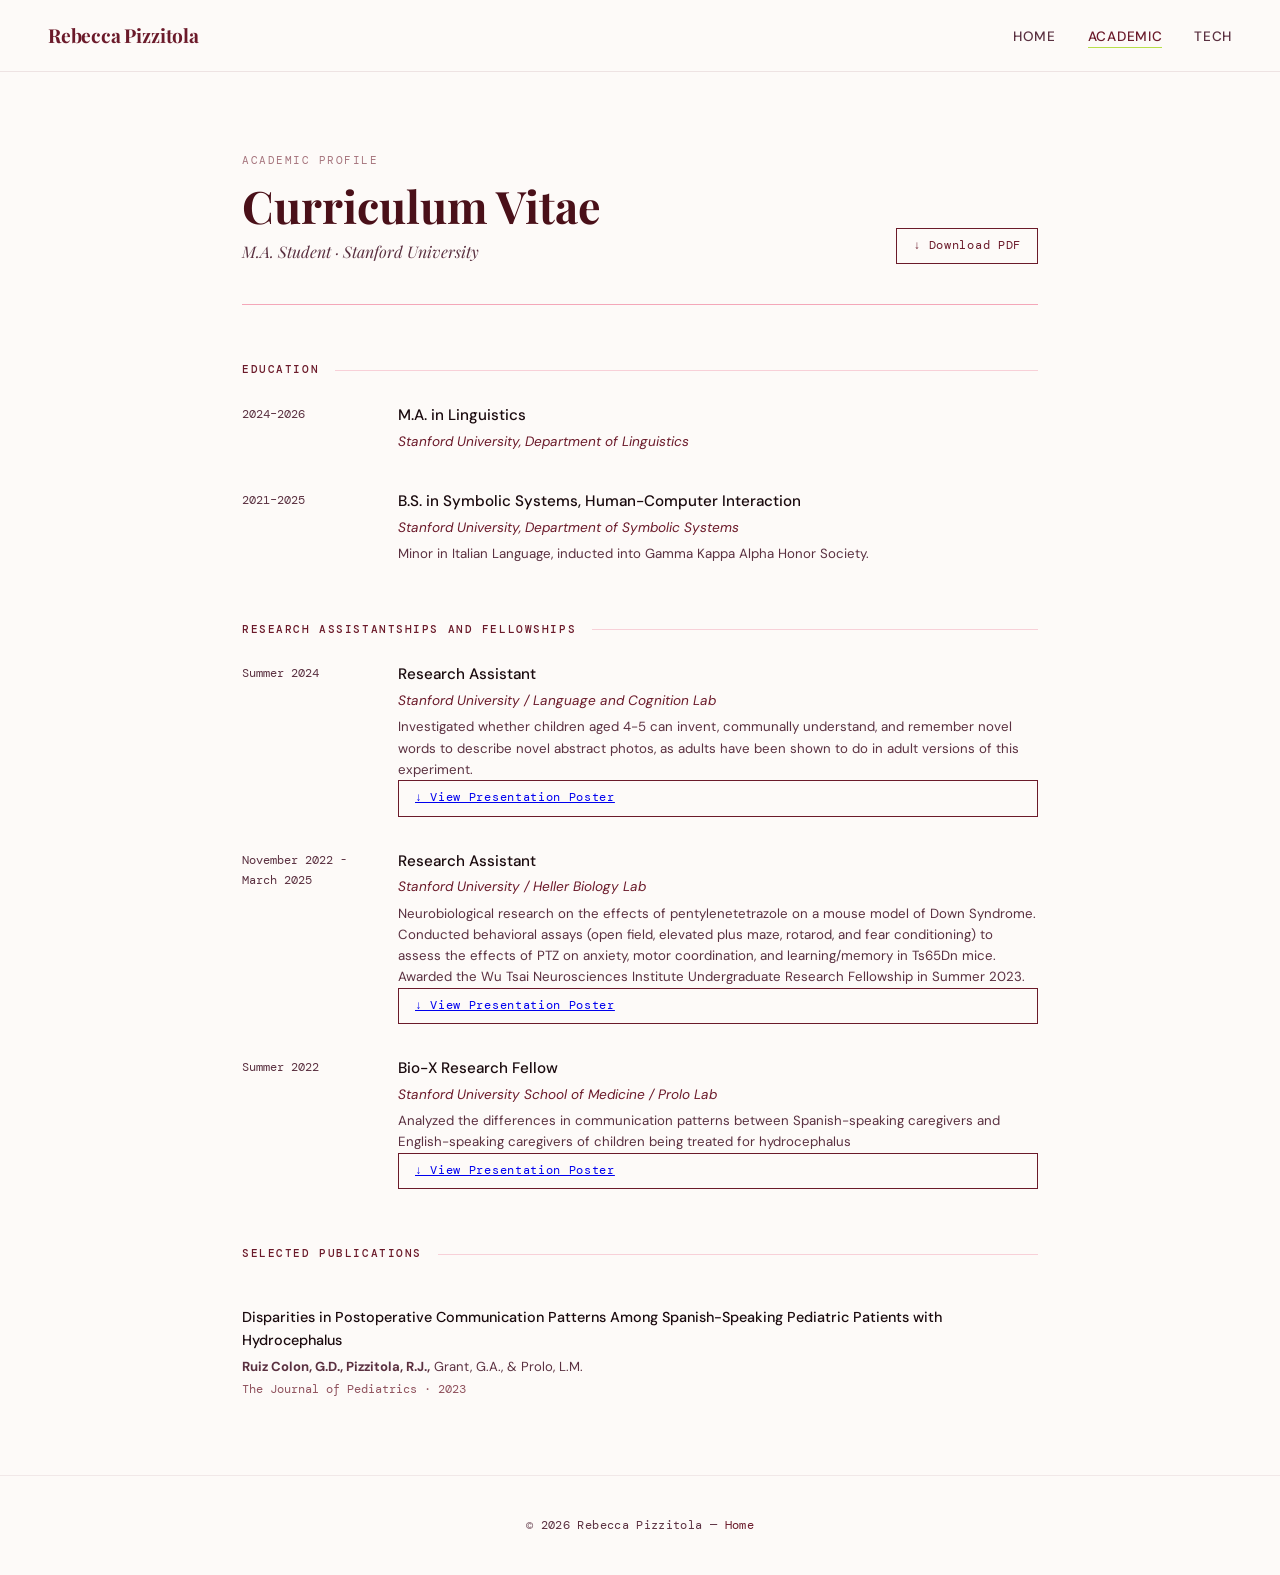
==== academic.html @ 786dcca0 "building wesbite" ====
<!doctype html>
<html lang="en">
  <head>
    <meta charset="UTF-8" />
    <meta name="viewport" content="width=device-width, initial-scale=1.0" />
    <title>Academic — Rebecca Pizzitola</title>
    <link rel="stylesheet" href="style.css" />
    <style>
      .page-wrapper {
        padding-top: 5.5rem;
        max-width: 860px;
        margin: 0 auto;
        padding-left: 2rem;
        padding-right: 2rem;
      }

      .page-header {
        padding: 4rem 0 2.5rem;
        border-bottom: 1.5px solid var(--pink);
        margin-bottom: 3.5rem;
        display: flex;
        justify-content: space-between;
        align-items: flex-end;
      }

      .page-badge {
        font-family: "DM Mono", monospace;
        font-size: 0.68rem;
        letter-spacing: 0.14em;
        text-transform: uppercase;
        color: var(--maroon);
        opacity: 0.6;
        margin-bottom: 0.75rem;
      }

      .page-title {
        font-family: "Playfair Display", serif;
        font-size: 2.8rem;
        font-weight: 700;
        color: var(--maroon-dark);
        line-height: 1.1;
      }

      .page-subtitle {
        font-family: "Playfair Display", serif;
        font-style: italic;
        font-size: 1rem;
        color: var(--text-muted);
        margin-top: 0.5rem;
      }

      .download-cv {
        font-family: "DM Mono", monospace;
        font-size: 0.72rem;
        color: var(--maroon);
        text-decoration: none;
        border: 1px solid var(--maroon);
        padding: 0.5rem 1rem;
        letter-spacing: 0.06em;
        transition: all 0.2s;
      }

      .download-cv:hover {
        background: var(--maroon);
        color: var(--pink-light);
      }

      /* ---- CV SECTIONS ---- */
      .cv-section {
        margin-bottom: 3.5rem;
      }

      .cv-section-title {
        font-family: "DM Mono", monospace;
        font-size: 0.7rem;
        font-weight: 500;
        letter-spacing: 0.14em;
        text-transform: uppercase;
        color: var(--maroon);
        margin-bottom: 1.5rem;
        display: flex;
        align-items: center;
        gap: 1rem;
      }

      .cv-section-title::after {
        content: "";
        flex: 1;
        height: 1px;
        background: var(--pink);
        opacity: 0.5;
      }

      .cv-entry {
        display: grid;
        grid-template-columns: 140px 1fr;
        gap: 1rem;
        margin-bottom: 2rem;
        align-items: start;
      }

      .cv-year {
        font-family: "DM Mono", monospace;
        font-size: 0.78rem;
        color: var(--text-muted);
        padding-top: 2px;
      }

      .cv-entry-title {
        font-weight: 500;
        font-size: 0.95rem;
        color: var(--text);
        margin-bottom: 0.2rem;
      }

      .cv-entry-org {
        font-size: 0.85rem;
        color: var(--maroon);
        margin-bottom: 0.3rem;
        font-style: italic;
      }

      .cv-entry-desc {
        font-size: 0.83rem;
        color: var(--text-muted);
        line-height: 1.6;
      }

      /* Publications */
      .pub-entry {
        padding: 1.2rem 0;
        border-bottom: 1px solid rgba(107, 26, 42, 0.08);
      }

      .pub-entry:last-child {
        border-bottom: none;
      }

      .pub-title {
        font-size: 0.9rem;
        font-weight: 500;
        color: var(--text);
        margin-bottom: 0.25rem;
      }

      .pub-title a {
        color: inherit;
        text-decoration: none;
      }

      .pub-title a:hover {
        color: var(--maroon);
      }

      .pub-authors {
        font-size: 0.82rem;
        color: var(--text-muted);
        margin-bottom: 0.25rem;
      }

      .pub-venue {
        font-family: "DM Mono", monospace;
        font-size: 0.72rem;
        color: var(--maroon);
        opacity: 0.75;
      }

      /* Placeholder state */
      .placeholder-block {
        background: var(--pink-light);
        border-left: 3px solid var(--pink);
        padding: 1rem 1.25rem;
        font-size: 0.83rem;
        color: var(--text-muted);
        font-style: italic;
      }
    </style>
  </head>
  <body>
    <nav>
      <a href="index.html" class="wordmark">Rebecca Pizzitola</a>
      <ul class="nav-links">
        <li><a href="index.html">Home</a></li>
        <li><a href="academic.html" class="active">Academic</a></li>
        <li><a href="tech.html">Tech</a></li>
      </ul>
    </nav>

    <main class="page-wrapper">
      <header class="page-header">
        <div class="page-header-left">
          <p class="page-badge">Academic Profile</p>
          <h1 class="page-title">Curriculum Vitae</h1>
          <p class="page-subtitle">M.A. Student · Stanford University</p>
        </div>
        <a href="cv.pdf" class="download-cv" download>↓ Download PDF</a>
      </header>

      <!-- EDUCATION -->
      <section class="cv-section">
        <h2 class="cv-section-title">Education</h2>

        <div class="cv-entry">
          <span class="cv-year">2024–2026</span>
          <div>
            <p class="cv-entry-title">M.A. in Linguistics</p>
            <p class="cv-entry-org">
              Stanford University, Department of Linguistics
            </p>
          </div>
        </div>

        <div class="cv-entry">
          <span class="cv-year">2021–2025</span>
          <div>
            <p class="cv-entry-title">
              B.S. in Symbolic Systems, Human-Computer Interaction
            </p>
            <p class="cv-entry-org">
              Stanford University, Department of Symbolic Systems
            </p>
            <p class="cv-entry-desc">
              Minor in Italian Language, inducted into Gamma Kappa Alpha Honor
              Society.
            </p>
          </div>
        </div>
      </section>

      <!-- APPOINTMENTS -->
      <section class="cv-section">
        <h2 class="cv-section-title">
          Research Assistantships and Fellowships
        </h2>

        <div class="cv-entry">
          <span class="cv-year">Summer 2024</span>
          <div>
            <p class="cv-entry-title">Research Assistant</p>
            <p class="cv-entry-org">
              Stanford University / Language and Cognition Lab
            </p>
            <p class="cv-entry-desc">
              Investigated whether children aged 4-5 can invent, communally
              understand, and remember novel words to describe novel abstract
              photos, as adults have been shown to do in adult versions of this
              experiment.
            </p>
            <p class="download-cv">
              <a href="LCL_research_poster.pdf" download
                >↓ View Presentation Poster</a
              >
            </p>
          </div>
        </div>

        <div class="cv-entry">
          <span class="cv-year">November 2022 - March 2025</span>
          <div>
            <p class="cv-entry-title">Research Assistant</p>
            <p class="cv-entry-org">Stanford University / Heller Biology Lab</p>
            <p class="cv-entry-desc">
              Neurobiological research on the effects of pentylenetetrazole on a
              mouse model of Down Syndrome.
            </p>
            <p class="cv-entry-desc">
              Conducted behavioral assays (open field, elevated plus maze,
              rotarod, and fear conditioning) to assess the effects of PTZ on
              anxiety, motor coordination, and learning/memory in Ts65Dn mice.
            </p>
            <p class="cv-entry-desc">
              Awarded the Wu Tsai Neurosciences Institute Undergraduate Research
              Fellowship in Summer 2023.
            </p>
            <p class="download-cv">
              <a href="heller_research_poster.pdf" download
                >↓ View Presentation Poster</a
              >
            </p>
          </div>
        </div>

        <div class="cv-entry">
          <span class="cv-year">Summer 2022</span>
          <div>
            <p class="cv-entry-title">Bio-X Research Fellow</p>
            <p class="cv-entry-org">
              Stanford University School of Medicine / Prolo Lab
            </p>
            <p class="cv-entry-desc">
              Analyzed the differences in communication patterns between
              Spanish-speaking caregivers and English-speaking caregivers of
              children being treated for hydrocephalus
            </p>
            <p class="download-cv">
              <a href="biox_research_poster.pdf" download
                >↓ View Presentation Poster</a
              >
            </p>
          </div>
        </div>
      </section>

      <!-- PUBLICATIONS -->
      <section class="cv-section">
        <h2 class="cv-section-title">Selected Publications</h2>

        <div class="pub-entry">
          <p class="pub-title">
            <a href="#"
              >Disparities in Postoperative Communication Patterns Among
              Spanish-Speaking Pediatric Patients with Hydrocephalus</a
            >
          </p>
          <p class="pub-authors">
            <strong>Ruiz Colon, G.D., Pizzitola, R.J.,</strong> Grant, G.A., &
            Prolo, L.M.
          </p>
          <p class="pub-venue">The Journal of Pediatrics · 2023</p>
        </div>
      </section>
    </main>

    <footer>
      &copy; 2026 Rebecca Pizzitola —
      <a href="index.html" style="color: var(--maroon); text-decoration: none"
        >Home</a
      >
    </footer>
  </body>
</html>
---- style.css ----
@import url('https://fonts.googleapis.com/css2?family=Playfair+Display:ital,wght@0,400;0,700;1,400&family=DM+Mono:wght@400;500&family=DM+Sans:wght@300;400;500&display=swap');

:root {
  --pink: #f4a7b9;
  --pink-light: #fde8ef;
  --pink-mid: #e8789a;
  --maroon: #6b1a2a;
  --maroon-light: #8b2438;
  --maroon-dark: #4a1019;
  --lime: #b8e04a;
  --lime-dark: #8ab52e;
  --lime-light: #ddf07a;
  --white: #fdfaf8;
  --off-white: #f7f2ee;
  --text: #1a0a0e;
  --text-muted: #5a3040;
}

* {
  margin: 0;
  padding: 0;
  box-sizing: border-box;
}

html {
  scroll-behavior: smooth;
}

body {
  font-family: 'DM Sans', sans-serif;
  background: var(--white);
  color: var(--text);
  font-size: 16px;
  line-height: 1.6;
}

/* ---- SHARED NAV ---- */
nav {
  position: fixed;
  top: 0;
  left: 0;
  right: 0;
  z-index: 100;
  display: flex;
  align-items: center;
  justify-content: space-between;
  padding: 1.25rem 3rem;
  background: rgba(253, 250, 248, 0.92);
  backdrop-filter: blur(8px);
  border-bottom: 1px solid rgba(107, 26, 42, 0.1);
}

nav .wordmark {
  font-family: 'Playfair Display', serif;
  font-size: 1.2rem;
  font-weight: 700;
  color: var(--maroon);
  text-decoration: none;
  letter-spacing: -0.01em;
}

nav .nav-links {
  display: flex;
  gap: 2rem;
  list-style: none;
}

nav .nav-links a {
  font-size: 0.85rem;
  font-weight: 500;
  text-decoration: none;
  color: var(--text-muted);
  letter-spacing: 0.05em;
  text-transform: uppercase;
  transition: color 0.2s;
}

nav .nav-links a:hover {
  color: var(--maroon);
}

nav .nav-links a.active {
  color: var(--maroon);
  border-bottom: 1.5px solid var(--lime);
  padding-bottom: 2px;
}

/* ---- FORK BUTTONS ---- */
.btn-fork {
  display: inline-flex;
  align-items: center;
  gap: 0.6rem;
  padding: 0.85rem 1.6rem;
  border-radius: 2px;
  font-family: 'DM Mono', monospace;
  font-size: 0.78rem;
  font-weight: 500;
  letter-spacing: 0.04em;
  text-decoration: none;
  transition: all 0.2s ease;
  cursor: pointer;
  border: none;
}

.btn-fork-academic {
  background: var(--maroon);
  color: var(--pink-light);
}

.btn-fork-academic:hover {
  background: var(--maroon-dark);
  transform: translateY(-2px);
  box-shadow: 0 4px 16px rgba(107, 26, 42, 0.25);
}

.btn-fork-tech {
  background: var(--lime);
  color: var(--maroon-dark);
}

.btn-fork-tech:hover {
  background: var(--lime-dark);
  transform: translateY(-2px);
  box-shadow: 0 4px 16px rgba(184, 224, 74, 0.4);
}

/* ---- FOOTER ---- */
footer {
  text-align: center;
  padding: 2.5rem;
  font-family: 'DM Mono', monospace;
  font-size: 0.75rem;
  color: var(--text-muted);
  border-top: 1px solid rgba(107, 26, 42, 0.08);
  letter-spacing: 0.03em;
}
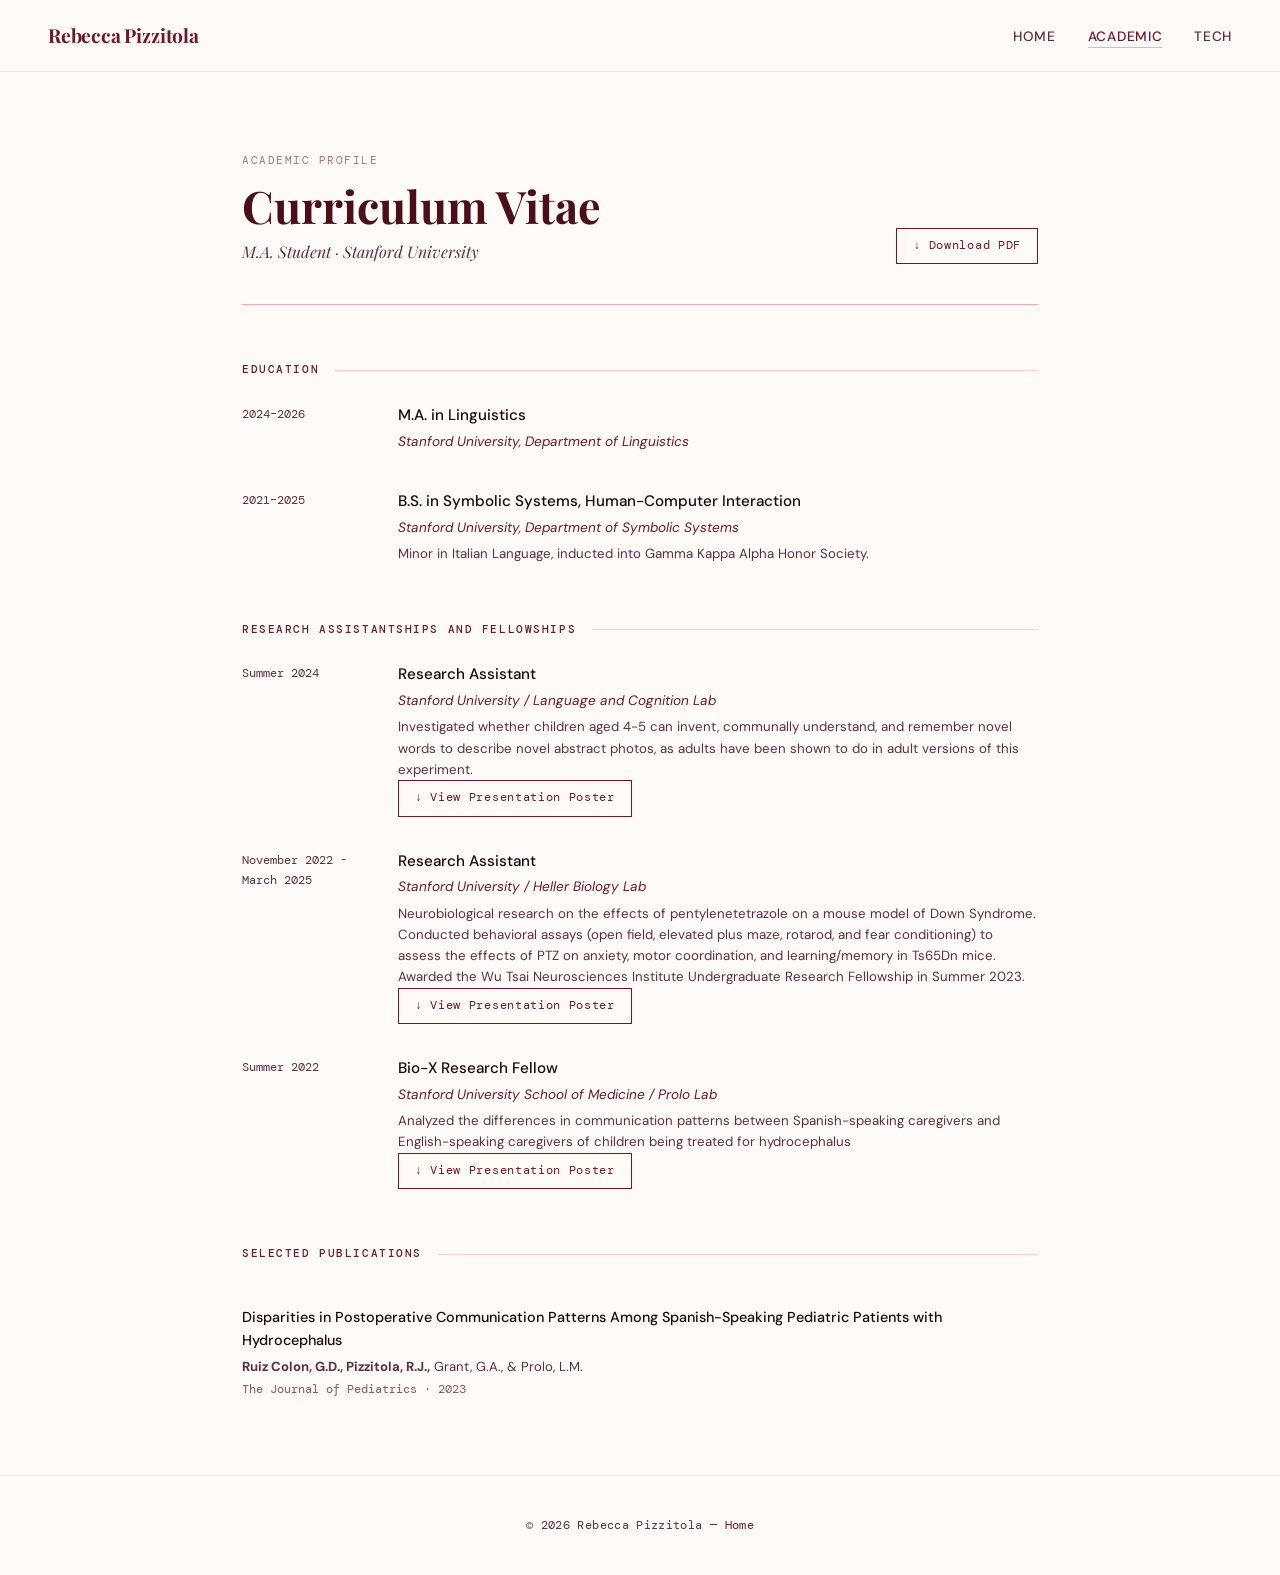
==== commit d0fe5e30: "design consistency" ====
--- a/academic.html
+++ b/academic.html
@@ -49,22 +49,6 @@
         margin-top: 0.5rem;
       }
 
-      .download-cv {
-        font-family: "DM Mono", monospace;
-        font-size: 0.72rem;
-        color: var(--maroon);
-        text-decoration: none;
-        border: 1px solid var(--maroon);
-        padding: 0.5rem 1rem;
-        letter-spacing: 0.06em;
-        transition: all 0.2s;
-      }
-
-      .download-cv:hover {
-        background: var(--maroon);
-        color: var(--pink-light);
-      }
-
       /* ---- CV SECTIONS ---- */
       .cv-section {
         margin-bottom: 3.5rem;
@@ -246,11 +230,9 @@
               photos, as adults have been shown to do in adult versions of this
               experiment.
             </p>
-            <p class="download-cv">
-              <a href="LCL_research_poster.pdf" download
-                >↓ View Presentation Poster</a
-              >
-            </p>
+            <a href="LCL_research_poster.pdf" class="download-cv" download
+              >↓ View Presentation Poster</a
+            >
           </div>
         </div>
 
@@ -272,11 +254,9 @@
               Awarded the Wu Tsai Neurosciences Institute Undergraduate Research
               Fellowship in Summer 2023.
             </p>
-            <p class="download-cv">
-              <a href="heller_research_poster.pdf" download
-                >↓ View Presentation Poster</a
-              >
-            </p>
+            <a href="heller_research_poster.pdf" class="download-cv" download
+              >↓ View Presentation Poster</a
+            >
           </div>
         </div>
 
@@ -292,11 +272,9 @@
               Spanish-speaking caregivers and English-speaking caregivers of
               children being treated for hydrocephalus
             </p>
-            <p class="download-cv">
-              <a href="biox_research_poster.pdf" download
-                >↓ View Presentation Poster</a
-              >
-            </p>
+            <a href="biox_research_poster.pdf" class="download-cv" download
+              >↓ View Presentation Poster</a
+            >
           </div>
         </div>
       </section>
--- a/style.css
+++ b/style.css
@@ -1,4 +1,4 @@
-@import url('https://fonts.googleapis.com/css2?family=Playfair+Display:ital,wght@0,400;0,700;1,400&family=DM+Mono:wght@400;500&family=DM+Sans:wght@300;400;500&display=swap');
+@import url("https://fonts.googleapis.com/css2?family=Playfair+Display:ital,wght@0,400;0,700;1,400&family=DM+Mono:wght@400;500&family=DM+Sans:wght@300;400;500&display=swap");
 
 :root {
   --pink: #f4a7b9;
@@ -27,7 +27,7 @@
 }
 
 body {
-  font-family: 'DM Sans', sans-serif;
+  font-family: "DM Sans", sans-serif;
   background: var(--white);
   color: var(--text);
   font-size: 16px;
@@ -51,7 +51,7 @@
 }
 
 nav .wordmark {
-  font-family: 'Playfair Display', serif;
+  font-family: "Playfair Display", serif;
   font-size: 1.2rem;
   font-weight: 700;
   color: var(--maroon);
@@ -92,7 +92,7 @@
   gap: 0.6rem;
   padding: 0.85rem 1.6rem;
   border-radius: 2px;
-  font-family: 'DM Mono', monospace;
+  font-family: "DM Mono", monospace;
   font-size: 0.78rem;
   font-weight: 500;
   letter-spacing: 0.04em;
@@ -103,14 +103,14 @@
 }
 
 .btn-fork-academic {
-  background: var(--maroon);
-  color: var(--pink-light);
+  background: var(--pink);
+  color: var(--maroon-dark);
 }
 
 .btn-fork-academic:hover {
-  background: var(--maroon-dark);
+  background: var(--pink-mid);
   transform: translateY(-2px);
-  box-shadow: 0 4px 16px rgba(107, 26, 42, 0.25);
+  box-shadow: 0 4px 16px rgba(244, 167, 185, 0.4);
 }
 
 .btn-fork-tech {
@@ -124,13 +124,237 @@
   box-shadow: 0 4px 16px rgba(184, 224, 74, 0.4);
 }
 
+/* ---- DOWNLOAD BUTTONS ---- */
+.download-cv {
+  display: inline-block;
+  font-family: "DM Mono", monospace;
+  font-size: 0.72rem;
+  color: var(--maroon);
+  text-decoration: none;
+  border: 1px solid var(--maroon);
+  padding: 0.5rem 1rem;
+  letter-spacing: 0.06em;
+  transition: all 0.2s;
+}
+
+.download-cv:hover {
+  background: var(--maroon);
+  color: var(--pink-light);
+}
+
+.download-cv.tech {
+  color: var(--lime-dark);
+  border-color: var(--lime-dark);
+}
+
+.download-cv.tech:hover {
+  background: var(--lime);
+  color: var(--maroon-dark);
+  border-color: var(--lime);
+}
+
 /* ---- FOOTER ---- */
 footer {
   text-align: center;
   padding: 2.5rem;
-  font-family: 'DM Mono', monospace;
+  font-family: "DM Mono", monospace;
   font-size: 0.75rem;
   color: var(--text-muted);
   border-top: 1px solid rgba(107, 26, 42, 0.08);
   letter-spacing: 0.03em;
 }
+
+/* ============================================
+   RESPONSIVE — TABLET (≤ 1024px)
+   ============================================ */
+@media (max-width: 1024px) {
+  nav {
+    padding: 1rem 2rem;
+  }
+
+  .hero-left {
+    padding: 4rem 2.5rem 4rem 3rem;
+  }
+
+  .hero-right {
+    padding: 4rem 3rem 4rem 2.5rem;
+  }
+
+  .fork-card {
+    padding: 1.5rem;
+  }
+}
+
+/* ============================================
+   RESPONSIVE — MOBILE (≤ 768px)
+   ============================================ */
+@media (max-width: 768px) {
+  /* NAV */
+  nav {
+    padding: 1rem 1.25rem;
+  }
+
+  nav .wordmark {
+    font-size: 1rem;
+  }
+
+  nav .nav-links {
+    gap: 1rem;
+  }
+
+  nav .nav-links a {
+    font-size: 0.72rem;
+    letter-spacing: 0.03em;
+  }
+
+  /* HERO: stack vertically */
+  .hero {
+    grid-template-columns: 1fr;
+    min-height: unset;
+    padding-top: 4rem;
+  }
+
+  .hero-left {
+    padding: 3rem 1.5rem;
+    min-height: unset;
+  }
+
+  .hero-left::after {
+    width: 120px;
+    height: 120px;
+    bottom: -30px;
+    right: -30px;
+  }
+
+  .hero-name {
+    font-size: clamp(2.2rem, 10vw, 3rem);
+  }
+
+  .hero-tagline {
+    font-size: 1rem;
+  }
+
+  .hero-about {
+    font-size: 0.9rem;
+    max-width: 100%;
+  }
+
+  .hero-right {
+    padding: 2.5rem 1.5rem;
+  }
+
+  .hero-right::before {
+    width: 180px;
+    height: 180px;
+    top: -50px;
+    left: -50px;
+  }
+
+  .fork-card {
+    max-width: 100%;
+    padding: 1.5rem;
+  }
+
+  /* LIME STRIP: scrollable, hidden scrollbar */
+  .strip {
+    padding: 0.75rem 1.5rem;
+    gap: 1.5rem;
+    overflow-x: auto;
+    -webkit-overflow-scrolling: touch;
+    scrollbar-width: none;
+  }
+
+  .strip::-webkit-scrollbar {
+    display: none;
+  }
+
+  /* INNER PAGE WRAPPERS */
+  .page-wrapper {
+    padding-left: 1.25rem;
+    padding-right: 1.25rem;
+    padding-top: 4.5rem;
+  }
+
+  /* Page headers: stack download button below title */
+  .page-header {
+    flex-direction: column;
+    align-items: flex-start !important;
+    gap: 1.25rem;
+    padding: 2.5rem 0 2rem;
+  }
+
+  .page-title {
+    font-size: 2rem;
+  }
+
+  /* CV two-column entries → single column */
+  .cv-entry {
+    grid-template-columns: 1fr;
+    gap: 0.25rem;
+    margin-bottom: 1.75rem;
+  }
+
+  .cv-year {
+    font-size: 0.72rem;
+    opacity: 0.7;
+  }
+
+  /* Work history entries → single column */
+  .work-entry {
+    grid-template-columns: 1fr;
+    gap: 0.25rem;
+    margin-bottom: 2rem;
+  }
+
+  .work-years {
+    font-size: 0.72rem;
+    opacity: 0.7;
+  }
+
+  /* Projects: single column */
+  .projects-grid {
+    grid-template-columns: 1fr;
+  }
+
+  .skill-chip {
+    font-size: 0.68rem;
+  }
+
+  footer {
+    padding: 1.75rem 1.25rem;
+    font-size: 0.7rem;
+  }
+}
+
+/* ============================================
+   RESPONSIVE — SMALL MOBILE (≤ 400px)
+   ============================================ */
+@media (max-width: 400px) {
+  nav .nav-links {
+    gap: 0.65rem;
+  }
+
+  nav .nav-links a {
+    font-size: 0.65rem;
+  }
+
+  .hero-left {
+    padding: 2.5rem 1.25rem;
+  }
+
+  .hero-right {
+    padding: 2rem 1.25rem;
+  }
+
+  .fork-card {
+    padding: 1.25rem;
+  }
+
+  /* Fork buttons go full-width on tiny screens */
+  .btn-fork {
+    font-size: 0.72rem;
+    padding: 0.75rem 1.25rem;
+    width: 100%;
+    justify-content: center;
+  }
+}
